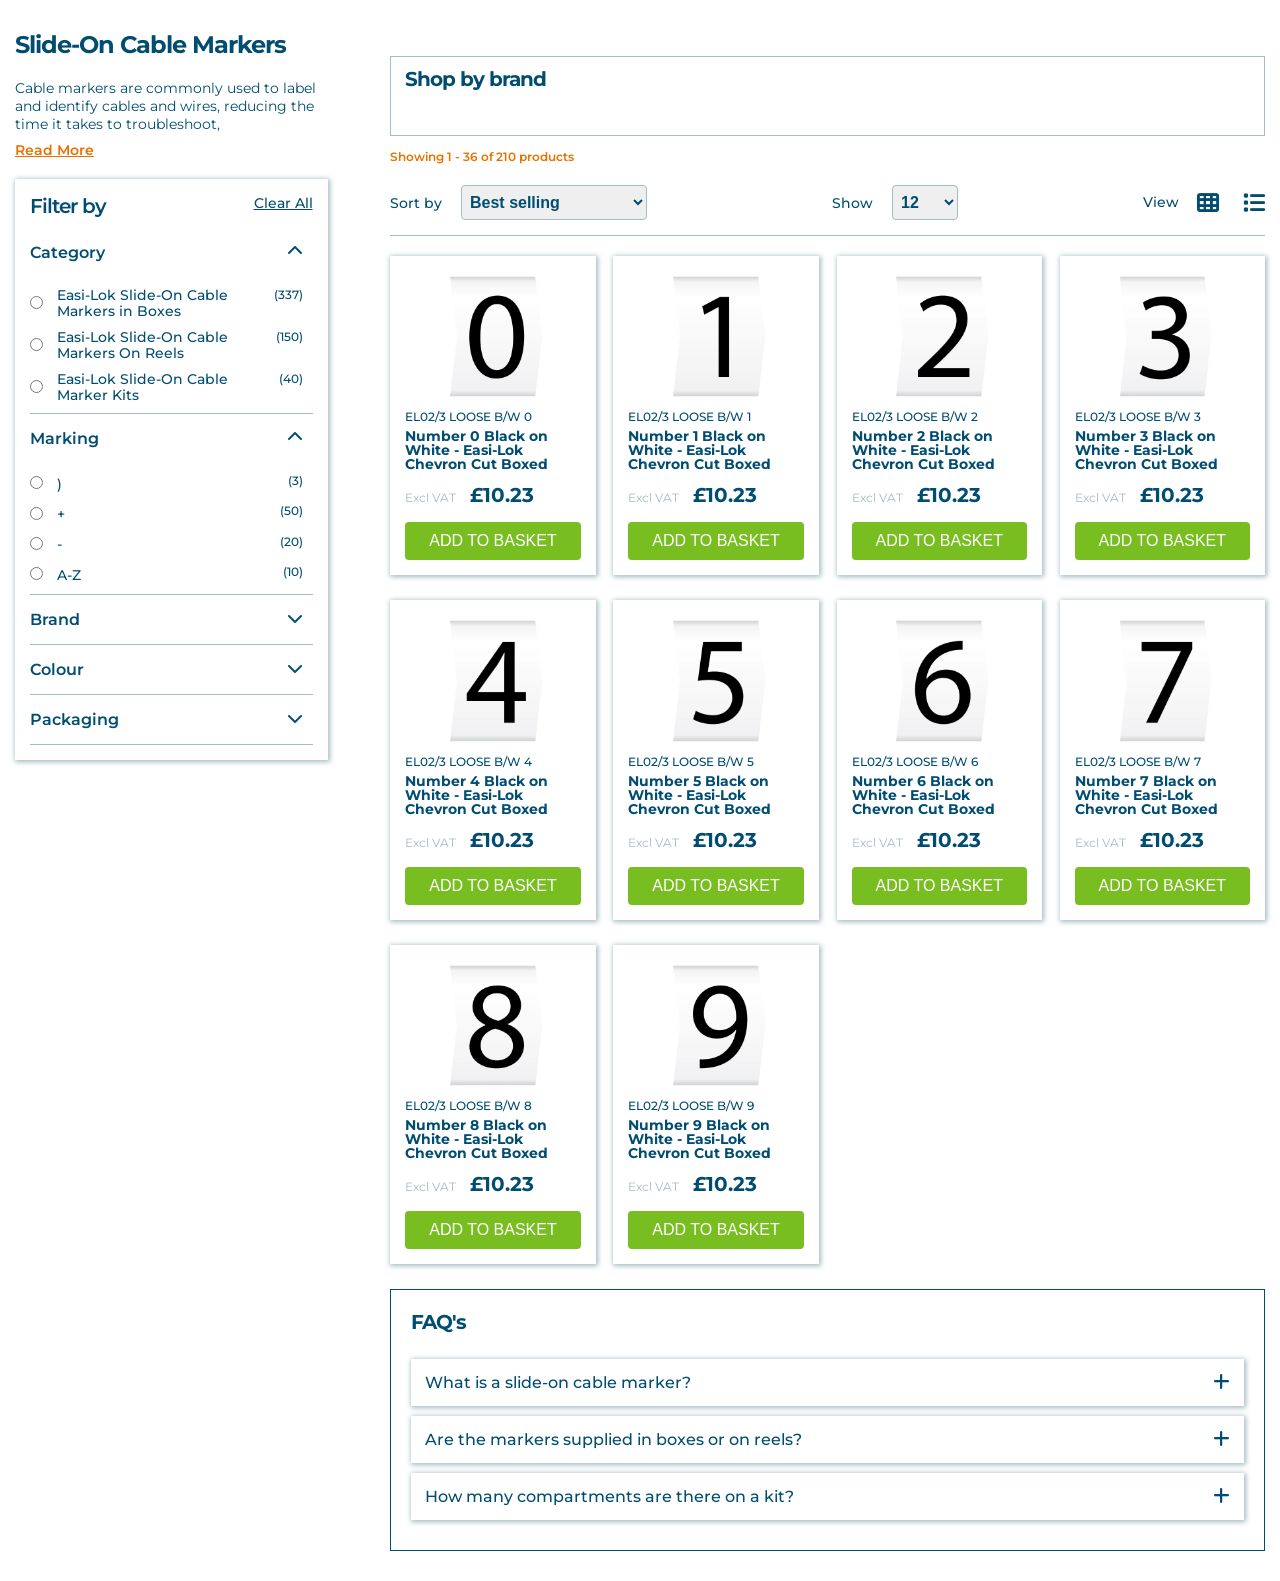
==== index.html @ e340570d "Add files via upload" ====
<!DOCTYPE html>
<html>
<head>
<meta charset="UTF-8">
<title>Category Page</title>
<meta name="viewport" content="width=device-width, initial-scale=1">
<link rel="preconnect" href="https://fonts.gstatic.com">
<link href="https://fonts.googleapis.com/css2?family=Montserrat:wght@300;400;500;600;700;800;900&display=swap" rel="stylesheet">
<link rel="stylesheet" href="https://cdnjs.cloudflare.com/ajax/libs/font-awesome/6.1.1/css/all.min.css" />
<link href="css/styles.css" rel="stylesheet">
</head>
<body>

<div class="container">
<div class="filters-mobile-container sticky">
	<div class="filter-mobile" id="mobile-filter">
		<span>Filter by <i class="fas fa-filter"></i></span>
	</div>
	
	<div class="sort-mobile" id="sort-mobile">
		<span>Sort by <i class="fas fa-sort sort-mobile-icon"></i></span>
	</div>
</div>

<div class="filter-products-container">
	<div class="filter">
	<h1>Slide-On Cable Markers</h1>
	<p>Cable markers are commonly used to label and identify cables and wires, reducing the time it takes to troubleshoot, <span class="hidden-text">repair and maintain, whilst also enhancing the safety of electrical installations. We stock a variety of sizes, colours, materials and affixing methods including slide-on, clip-on, tie-on, self-adhesive, and heat shrink, for pre or post termination applications. Materials include PVC, self-extinguishing, halogen free, polyolefin, polyester, vinyl, nylon and stainless steel.</span> <span class="read-more">Read More</span></p>
	<div class="filter-block-options">
	
		<h3>Filter by <span class="clear-all">Clear All</span></h3>
		<div class="filter-blocks-container" id="filter-section">
		<div class="filter-mobile-content">
		<div id="filter-hamburger"><i class="fas fa-times" id="close-filter"></i></div>
			<div class="filter-block">
			<span class="filter-heading">Category<i class="fas fa-chevron-up"></i></span>
			<div class="filter-content">
				<div class="filter-option">
					<div class="cat-btn"><input type="radio"></div>
					<div class="cat-title">Easi-Lok Slide-On Cable Markers in Boxes</div><span class="category-counter">(337)</span>
				</div>
				<div class="filter-option">
					<div class="cat-btn"><input type="radio"></div>
					<div class="cat-title">Easi-Lok Slide-On Cable Markers On Reels</div><span class="category-counter">(150)</span>
				</div>
				<div class="filter-option">
					<div class="cat-btn"><input type="radio"></div>
					<div class="cat-title">Easi-Lok Slide-On Cable Marker Kits</div><span class="category-counter">(40)</span>
				</div>
			</div>
			</div>
			
			<div class="filter-block">
			<span class="filter-heading">Marking<i class="fas fa-chevron-up"></i></span>
			<div class="filter-content">
				<div class="filter-option">
						<div class="cat-btn"><input type="radio"></div>
						<div class="cat-title">)</div><span class="category-counter">(3)</span>
				</div>
				<div class="filter-option">
						<div class="cat-btn"><input type="radio"></div>
						<div class="cat-title">+</div><span class="category-counter">(50)</span>
				</div>
				<div class="filter-option">
						<div class="cat-btn"><input type="radio"></div>
						<div class="cat-title">-</div><span class="category-counter">(20)</span>
				</div>
				<div class="filter-option">
						<div class="cat-btn"><input type="radio"></div>
						<div class="cat-title">A-Z</div><span class="category-counter">(10)</span>
				</div>
			</div>
			</div>

			<div class="filter-block hidden-block">
				<span class="filter-heading hidden-filter-heading">Brand<i class="fas fa-chevron-down"></i></span>
				<div class="filter-content hidden-content">
					<div class="filter-option">
						<div class="cat-btn"><input type="radio"></div>
						<div class="cat-title">Betaduct</div><span class="category-counter">(337)</span>
					</div>
					<div class="filter-option">
						<div class="cat-btn"><input type="radio"></div>
						<div class="cat-title">Brady</div><span class="category-counter">(150)</span>
					</div>
					<div class="filter-option">
						<div class="cat-btn"><input type="radio"></div>
						<div class="cat-title">TruHD</div><span class="category-counter">(40)</span>
					</div>
				</div>
			</div>
			
			<div class="filter-block hidden-block">
			<span class="filter-heading hidden-filter-heading">Colour<i class="fas fa-chevron-down"></i></span>
			<div class="filter-content hidden-content">
				<div class="filter-option">
						<div class="cat-btn"><input type="radio"></div>
						<div class="cat-title">Black on White</div><span class="category-counter">(120)</span>
				</div>
			</div>
			</div>
			
			<div class="filter-block hidden-block">
			<span class="filter-heading hidden-filter-heading">Packaging<i class="fas fa-chevron-down"></i></span>
			<div class="filter-content hidden-content">
				<div class="filter-option">
						<div class="cat-btn"><input type="radio"></div>
						<div class="cat-title">Box</div><span class="category-counter">(124)</span>
				</div>			
			</div>
			</div>
				<div class="close-filters-btn">
					<span>CLOSE</span>
				</div>
		</div>
	</div>
	</div>
	<!-- FILTER END -->
	</div>
	
	<div class="category-products">
	<div class="banner-container">
		<img src="https://www.fscables.com/sites/admin/plugins/elfinder/files/fscables/images/tru-home-banner.png" alt="">
	</div>
	<div class="shop-by-brand">
		<h2>Shop by brand</h2>
		<ul class="brand-logos">
			<li><img src="https://www.cablecraft.co.uk/media/wysiwyg/betaduct_logo.png" alt=""></li>
			<li><img src="https://www.cablecraft.co.uk/media/wysiwyg/brady_logo.png" alt=""></li>
			<li><img src="https://www.cablecraft.co.uk/media/wysiwyg/tru-hd.jpg" alt=""></li>
		</ul>
	</div>
	<span class="product-showing">Showing 1 - 36 of 210 products</span>
	<div class="sort-filters">
		<span class="sort-title">Sort by
			<select>
				<option>Best selling</option>
				<option>Price low - high</option>
				<option>Product name A-Z</option>
			</select>
		</span>
		<span class="sort-title">Show
			<select>
				<option>12</option>
				<option>24</option>
				<option>36</option>
			</select>
		</span>
		<span class="sort-title">View <i class="fas fa-th"></i> <i class="fas fa-list"></i></span>
	</div>
	
	<div class="products-container">
	   <!-- PRODUCTS CONTAINER END -->
	</div>
	<div class="faq">
		<h2>FAQ's</h2>
		<ul>
			<li>What is a slide-on cable marker?  <i class="fa-solid fa-plus"></i></li>
			<li>Are the markers supplied in boxes or on reels?  <i class="fa-solid fa-plus"></i></li>
			<li>How many compartments are there on a kit?  <i class="fa-solid fa-plus"></i></li>
		</ul>
	</div>
	</div>
</div>
<!-- CONTAINER END -->
</div>

<div id="back-to-top">
	<i class="fas fa-chevron-circle-up"></i>
</div>
<script src="js/scripts.js"></script>
</body>
</html>
---- css/styles.css ----
html {
	scroll-behavior: smooth;
}
:root {
    --primary-orange: #e87200;
    --primary-blue: #004d71;
}
* {
	margin: 0;
	padding: 0;
}
body {
	font-family: 'Montserrat', sans-serif;
	color: #004d71;
}
ul {
    list-style: none;
}
p {
    font-size: 14px;
    line-height: 18px;
    padding-bottom: 12px;
}
.hidden-text {
    display: none;
}
.show-hidden-text {
    display: block;
}
.read-more {
    display: block;
    color: var(--primary-orange);
    font-weight: 600;
    cursor: pointer;
    padding: 8px 0;
    text-decoration: underline;
}
img {
	width: 100%;
}
.container {
	max-width: 1250px;
	margin: 30px auto;
}
.filter-products-container {
    display: flex;
    flex-wrap: wrap;
}
.filter {
    width: 25%;
}
.filter-block-options {
    padding: 15px;
    box-shadow: 1px 1px 5px 1px #a4bcc2;
}
.filter-block:first-child {
    border-top: 1px solid #a4bcc2;
}
.filter-block {
    border-bottom: 1px solid #a4bcc2;
}
.category-products {
    width: 70%;
    margin-left: 5%;
}
h1 {
    font-size: 24px;
    letter-spacing: -1px;
    padding-bottom: 20px;
}
h2 {
    font-size: 20px;
    padding-bottom: 15px;
    letter-spacing: -1px;
}
h3 {
    font-size: 20px;
    padding-bottom: 10px;
    letter-spacing: -1px;
	font-weight: 600;
}
.clear-all {
    font-size: 14px;
    font-weight: 500;
    letter-spacing: 0;
    float: right;
    text-decoration: underline;
}
.filter-heading {
    font-weight: 600;
    display: block;
    padding: 15px 0;
    position: relative;
}
.hidden-filter-heading {
    cursor: pointer;
}
.fa-chevron-down,
.fa-chevron-up {
    position: absolute;
    right: 10px;
}
.filter-option {
    position: relative;
    margin: 10px 0;
}
.category-counter {
    position: absolute;
    right: 10px;
    font-size: 12px;
    font-weight: 500;
}
.products-container {
    display: flex;
    flex-wrap: wrap;
    margin: 20px 0 0 -2%;
}
.product-block {
    width: 23%;
    margin-left: 2%;
	margin-bottom: 25px;
    box-shadow: 1px 1px 5px 1px #a4bcc2;
}
.product-block-content {
    padding: 15px;
}
.category-products p {
    border-bottom: 3px solid var(--primary-blue);
    padding-bottom: 7px;
    font-size: 14px;
    line-height: 20px;
}
.cat-btn,
.cat-title {
    display: inline-block;
	vertical-align: middle;
}
.cat-title {
    width: 75%;
    font-size: 14px;
    margin-left: 10px;
    line-height: 16px;
	font-size: 14px;
    font-weight: 500;
}
.product-image {
    text-align: center;
}
.product-image img {
    width: 75%;
}
.sku {
    font-size: 12px;
    font-weight: 500;
}
.product-block-content h4 {
    padding: 4px 0 12px 0;
    font-weight: 700;
    line-height: 14px;
    font-size: 14px;
}
.ex-vat {
    font-size: 12px;
    color: #a4bcc2;
}
.price {
    font-weight: 700;
    font-size: 20px;
    padding-left: 10px;
}
.basket-btn {
    margin-top: 15px;
    padding: 10px;
    width: 100%;
    border: none;
    outline: none;
    background: #78BE20;
    color: #fff;
    font-size: 16px;
    border-radius: 4px;
}
.sort-filters {
    margin: 20px 0;
    padding: 0 0 15px 0;
    border-bottom: 1px solid #a4bcc2;
    display: flex;
    justify-content: space-between;
    align-items: center;
}
.banner-container {
    margin-bottom: 7px;
}
.products-showing-counter-container {
    margin-bottom: 30px;
}
.product-showing {
    font-size: 12px;
    font-weight: 600;
    color: #e87200;
}
.sort-title {
    font-size: 14px;
    font-weight: 500;
}
.sort-title select {
    margin-left: 15px;
    font-size: 16px;
    font-weight: 600;
    color: var(--primary-blue);
    padding: 7px 22px 7px 4px;
    border: 1px solid #a4bcc2;
    border-radius: 4px;
}
.fa-th, .fa-list {
    font-size: 22px;
    vertical-align: middle;
}
.fa-th {
    margin-left: 14px;
}
.fa-list {
    margin-left: 20px;
}
.hidden-content {
	height: 0;
	overflow: hidden;
}
.show {
	height: 100%;
}
.rotate-chevron {
	transition: ease 0.4s;
	transform: rotate(180deg);
}
#back-to-top {
    position: fixed;
    bottom: 5%;
    color: var(--primary-orange);
    right: 40px;
    font-size: 68px;
    display: none;
    cursor: pointer;
    z-index: 99999;
}
.filters-mobile-container,
#filter-hamburger {
    display: none;
}
#sortby_mobile,
.close-filters-btn {
	display: none;	
}
/*-- BRAND LOGOS --*/
.shop-by-brand {
    border: 1px solid #a4bcc2;
    padding: 10px 14px;
    margin-bottom: 10px;
}
.brand-logos {
    display: flex;
    margin: 0 0 0 -4%;
}
.brand-logos li {
    width: 10%;
    margin-left: 4%;
}
/*-- FAQ --*/
.faq {
    padding: 20px;
    /* background: rgba(164, 188, 194, 0.4); */
    border: 1px solid var(--primary-blue);
}
.faq li {
    box-shadow: 1px 1px 5px 1px #a4bcc2;
    padding: 14px;
    margin: 10px 0;
    position: relative;
    background-color: #fff;
    font-weight: 500;
}
.fa-plus {
    position: absolute;
    right: 14px;
    top: 14px;
    font-size: 18px;
}
@media (max-width: 660px) { 
.container {
    margin: 0;
}
.filter-block-options {
    background: none;
    padding: 0;
}
.filters-mobile-container {
    display: flex;
    flex-wrap: wrap;
	border-bottom: 1px solid var(--primary-blue);
    color: #004d71;
    background: #eee;
}
.brand-logos li {
    width: 28%;
}
.filter-mobile {
    border-right: 1px solid var(--primary-blue);
}
.filter-mobile, 
.sort-mobile {
    width: 49.87%;
    text-align: center;
    padding: 12px 0;
}
.fa-filter, .sort-mobile-icon {
    padding-left: 10px;
    font-size: 16px;
    vertical-align: middle;
}
.filter-products-container {
    display: flex;
    flex-wrap: wrap;
    padding: 15px;
}
.filter,
.product-block {
    width: 100%;
}
h3,
.sort-filters {
    display: none;
}
.category-products {
    width: 100%;
}
h1 {
    font-size: 18px;
	margin-top: 40px;
}
.products-showing-counter-container {
    margin: 15px 0 30px 0;
}
.product-block,
.products-container,
.category-products {
    margin-left: 0;
}
.sticky {
  position: fixed;
  top: 0;
  width: 100%;
}
.filter-blocks-container {
    position: fixed;
	width: 98%;
    height: 100%;
    background: #fff;
    overflow: auto;
    top: 0;
	left: -100%;
}
.filter-show-mobile {
	transition: ease 0.4s;
	left: 0;
}
.filter-hide-mobile {
	transition: ease 0.4s;
	left: -100%;
}
.filter-mobile-content {
	padding: 20px;
	margin-top: 60px;
}
#filter-hamburger {
    position: absolute;
    right: 20px;
    font-size: 30px;
    top: 15px;
    display: block;
}
.fa-times {
    font-size: 40px;
}
#back-to-top {
    bottom: 3%;
    right: 10px;
    font-size: 60px;
}
.filter-block-options {
    border-right: none;
    padding-bottom: 0;
}
.close-filters-btn {
    width: 75%;
    margin: 40px auto 0 auto;
    background: #a4bcc2;
    text-align: center;
    padding: 14px;
    color: #fff;
    font-size: 18px;
    border-radius: 5px;
	display: block;
}
}
@media (max-width: 812px) and (orientation: landscape) { 
.container {
    margin: 0;
	padding: 0 !important;
}
.filter-block-options {
    background: none;
}
.filters-mobile-container {
    display: flex;
    flex-wrap: wrap;
	border-bottom: 1px solid var(--primary-blue);
    color: #004d71;
    background: #eee;
}
.filter-mobile {
    border-right: 1px solid var(--primary-blue);
}
.filter-mobile, 
.sort-mobile {
    width: 49.87%;
    text-align: center;
    padding: 12px 0;
}
.fa-filter, .sort-mobile-icon {
    padding-left: 10px;
    font-size: 16px;
    vertical-align: middle;
}
.filter-products-container {
    display: flex;
    flex-wrap: wrap;
    padding: 15px;
}
.filter,
.category-products {
    width: 100% !important;
}
h3,
.sort-filters {
    display: none;
}
h1 {
    font-size: 18px;
	margin-top: 40px;
}
.products-showing-counter-container {
    margin: 15px 0 30px 0;
}
.category-products {
    margin-left: 0 !important;
}
.sticky {
  position: fixed;
  top: 0;
  width: 100%;
}
.products-container {
	margin-left: -2%;
}
.product-block {
    width: 23%;
	margin-left: 2%;
}
.filter-blocks-container {
    position: fixed;
	width: 85%;
    height: 100%;
    background: #fff;
    overflow: auto;
    top: 0;
	left: -100%;
}
.filter-show-mobile {
	transition: ease 0.4s;
	left: 0;
}
.filter-hide-mobile {
	transition: ease 0.4s;
	left: -100%;
}
.filter-mobile-content {
	padding: 20px;
	margin-top: 60px;
}
#filter-hamburger {
    position: absolute;
    right: 20px;
    font-size: 30px;
    top: 15px;
    display: block;
}
.fa-times {
    font-size: 40px;
}
#back-to-top {
    bottom: 3%;
    right: 10px;
    font-size: 60px;
}
.filter-block-options {
    border-right: none;
    padding-bottom: 0;
}
.close-filters-btn {
    width: 75%;
    margin: 40px auto 0 auto;
    background: #a4bcc2;
    text-align: center;
    padding: 14px;
    color: #fff;
    font-size: 18px;
    border-radius: 5px;
	display: block;
}
}
@media (min-width: 768px) and (max-width: 1024px) and (orientation: portrait) {
.products-container {
	margin-left: -2%;	
}
.product-block {
    width: 31.33%;
    margin-left: 2%;
}
}
@media (min-width: 768px) and (max-width: 1024px) and (orientation: landscape) {
.container {
	padding: 20px;
}
.filter {
    width: 30%;
}
.category-products {
    width: 65%;
    margin-left: 5%;
}
.product-block {
    width: 31.33%;
}
}
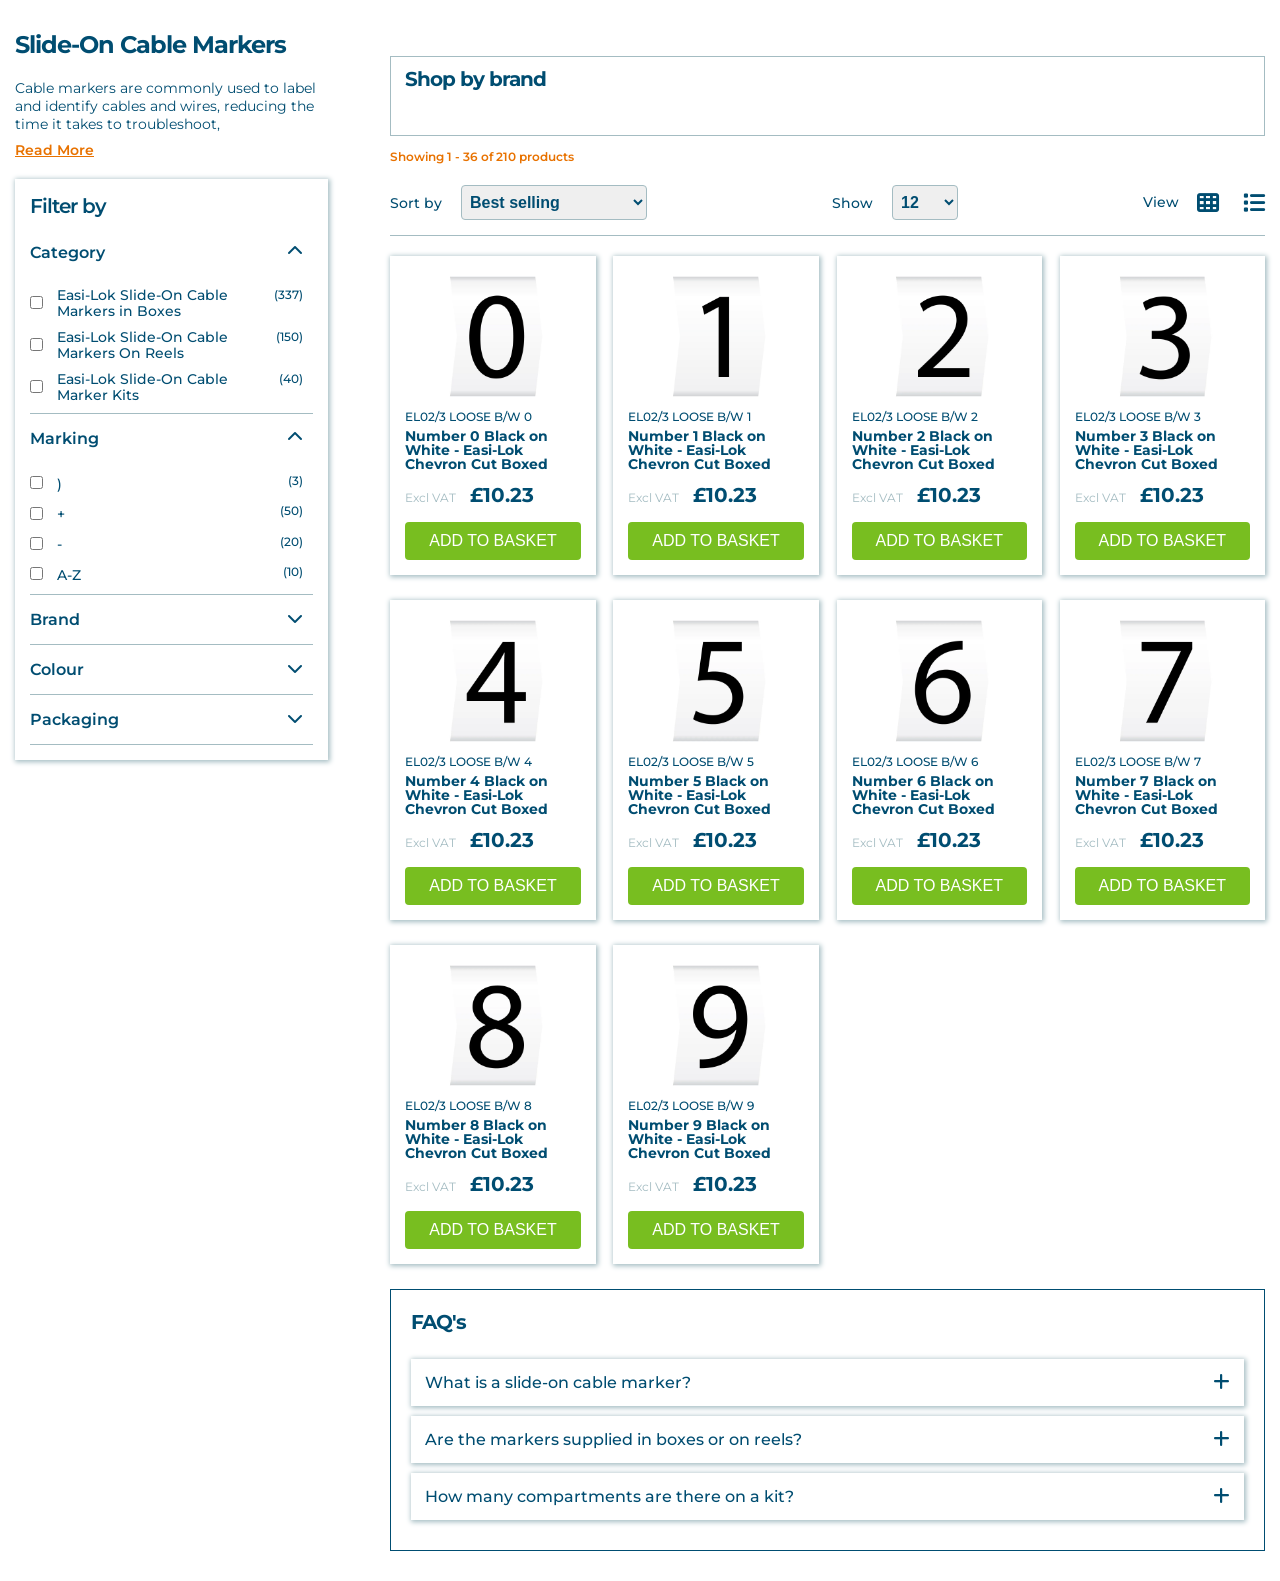
==== commit 60f8a9e5: "Add files via upload" ====
--- a/index.html
+++ b/index.html
@@ -36,15 +36,15 @@
 			<span class="filter-heading">Category<i class="fas fa-chevron-up"></i></span>
 			<div class="filter-content">
 				<div class="filter-option">
-					<div class="cat-btn"><input type="radio"></div>
+					<div class="cat-btn"><input type="checkbox"></div>
 					<div class="cat-title">Easi-Lok Slide-On Cable Markers in Boxes</div><span class="category-counter">(337)</span>
 				</div>
 				<div class="filter-option">
-					<div class="cat-btn"><input type="radio"></div>
+					<div class="cat-btn"><input type="checkbox"></div>
 					<div class="cat-title">Easi-Lok Slide-On Cable Markers On Reels</div><span class="category-counter">(150)</span>
 				</div>
 				<div class="filter-option">
-					<div class="cat-btn"><input type="radio"></div>
+					<div class="cat-btn"><input type="checkbox"></div>
 					<div class="cat-title">Easi-Lok Slide-On Cable Marker Kits</div><span class="category-counter">(40)</span>
 				</div>
 			</div>
@@ -54,19 +54,19 @@
 			<span class="filter-heading">Marking<i class="fas fa-chevron-up"></i></span>
 			<div class="filter-content">
 				<div class="filter-option">
-						<div class="cat-btn"><input type="radio"></div>
+						<div class="cat-btn"><input type="checkbox"></div>
 						<div class="cat-title">)</div><span class="category-counter">(3)</span>
 				</div>
 				<div class="filter-option">
-						<div class="cat-btn"><input type="radio"></div>
+						<div class="cat-btn"><input type="checkbox"></div>
 						<div class="cat-title">+</div><span class="category-counter">(50)</span>
 				</div>
 				<div class="filter-option">
-						<div class="cat-btn"><input type="radio"></div>
+						<div class="cat-btn"><input type="checkbox"></div>
 						<div class="cat-title">-</div><span class="category-counter">(20)</span>
 				</div>
 				<div class="filter-option">
-						<div class="cat-btn"><input type="radio"></div>
+						<div class="cat-btn"><input type="checkbox"></div>
 						<div class="cat-title">A-Z</div><span class="category-counter">(10)</span>
 				</div>
 			</div>
@@ -76,15 +76,15 @@
 				<span class="filter-heading hidden-filter-heading">Brand<i class="fas fa-chevron-down"></i></span>
 				<div class="filter-content hidden-content">
 					<div class="filter-option">
-						<div class="cat-btn"><input type="radio"></div>
+						<div class="cat-btn"><input type="checkbox"></div>
 						<div class="cat-title">Betaduct</div><span class="category-counter">(337)</span>
 					</div>
 					<div class="filter-option">
-						<div class="cat-btn"><input type="radio"></div>
+						<div class="cat-btn"><input type="checkbox"></div>
 						<div class="cat-title">Brady</div><span class="category-counter">(150)</span>
 					</div>
 					<div class="filter-option">
-						<div class="cat-btn"><input type="radio"></div>
+						<div class="cat-btn"><input type="checkbox"></div>
 						<div class="cat-title">TruHD</div><span class="category-counter">(40)</span>
 					</div>
 				</div>
@@ -94,7 +94,7 @@
 			<span class="filter-heading hidden-filter-heading">Colour<i class="fas fa-chevron-down"></i></span>
 			<div class="filter-content hidden-content">
 				<div class="filter-option">
-						<div class="cat-btn"><input type="radio"></div>
+						<div class="cat-btn"><input type="checkbox"></div>
 						<div class="cat-title">Black on White</div><span class="category-counter">(120)</span>
 				</div>
 			</div>
@@ -104,7 +104,7 @@
 			<span class="filter-heading hidden-filter-heading">Packaging<i class="fas fa-chevron-down"></i></span>
 			<div class="filter-content hidden-content">
 				<div class="filter-option">
-						<div class="cat-btn"><input type="radio"></div>
+						<div class="cat-btn"><input type="checkbox"></div>
 						<div class="cat-title">Box</div><span class="category-counter">(124)</span>
 				</div>			
 			</div>
--- a/css/styles.css
+++ b/css/styles.css
@@ -31,7 +31,6 @@
     display: block;
     color: var(--primary-orange);
     font-weight: 600;
-    cursor: pointer;
     padding: 8px 0;
     text-decoration: underline;
 }
@@ -84,7 +83,11 @@
     font-weight: 500;
     letter-spacing: 0;
     float: right;
+    display: none;
     text-decoration: underline;
+}
+.show-clear {
+    display: block;
 }
 .filter-heading {
     font-weight: 600;
@@ -92,7 +95,11 @@
     padding: 15px 0;
     position: relative;
 }
-.hidden-filter-heading {
+.hidden-filter-heading,
+input[type="checkbox"],
+#back-to-top,
+.read-more,
+.clear-all {
     cursor: pointer;
 }
 .fa-chevron-down,
@@ -239,7 +246,6 @@
     right: 40px;
     font-size: 68px;
     display: none;
-    cursor: pointer;
     z-index: 99999;
 }
 .filters-mobile-container,
@@ -283,6 +289,11 @@
     right: 14px;
     top: 14px;
     font-size: 18px;
+}
+.filter-scroll {
+    position: sticky;
+    top: 2.5%;
+    z-index: 100;
 }
 @media (max-width: 660px) { 
 .container {
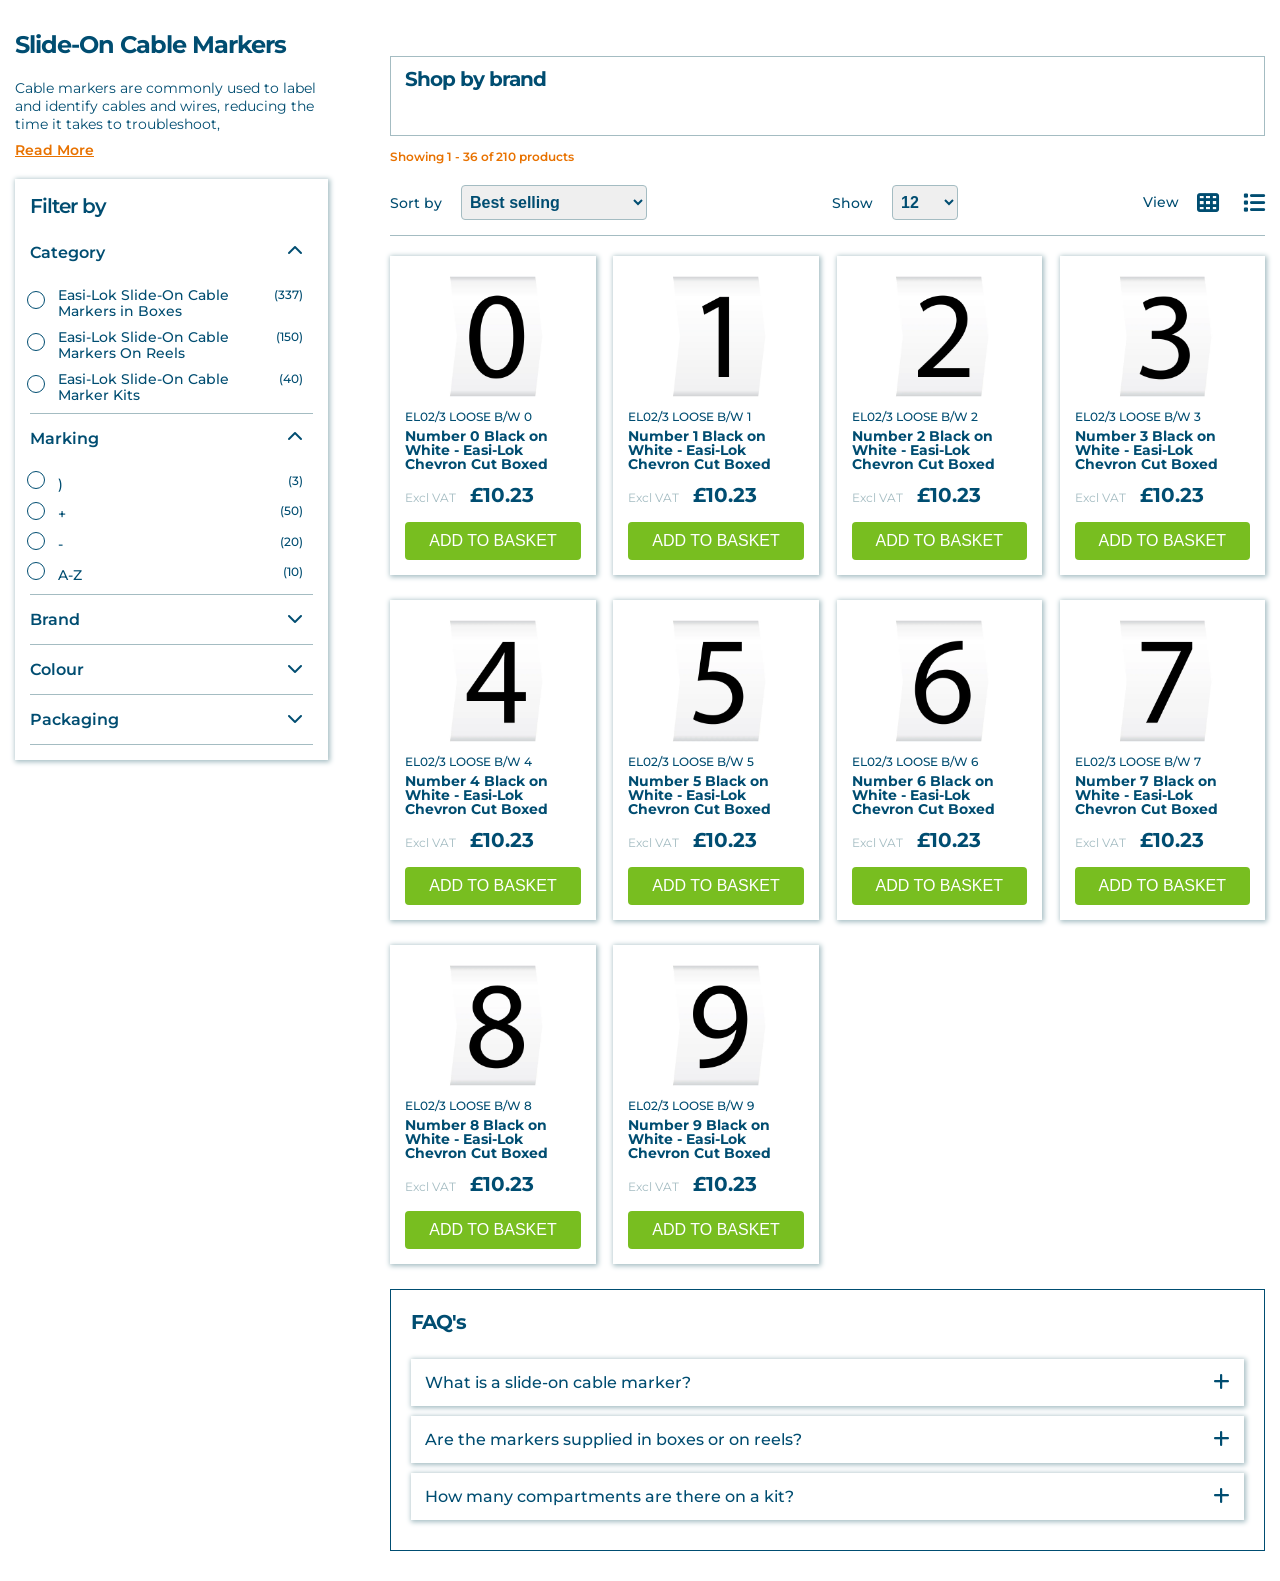
==== commit b41aa160: "Add files via upload" ====
--- a/index.html
+++ b/index.html
@@ -36,7 +36,9 @@
 			<span class="filter-heading">Category<i class="fas fa-chevron-up"></i></span>
 			<div class="filter-content">
 				<div class="filter-option">
-					<div class="cat-btn"><input type="checkbox"></div>
+					<div class="cat-btn">
+						<input type="checkbox">
+					</div>
 					<div class="cat-title">Easi-Lok Slide-On Cable Markers in Boxes</div><span class="category-counter">(337)</span>
 				</div>
 				<div class="filter-option">
--- a/css/styles.css
+++ b/css/styles.css
@@ -95,6 +95,35 @@
     padding: 15px 0;
     position: relative;
 }
+.cat-btn {
+    position: relative;
+}
+input[type="checkbox"] {
+    height: 0;
+    width: 0;
+}
+input[type="checkbox"]::before {
+    position: absolute;
+    content: '';
+    top: -3px;
+    left: -3px;
+    height: 16px;
+    width: 16px;
+    border-radius: 50px;
+    border: 1px solid var(--primary-blue);
+}
+input[type="checkbox"]:after {
+    position: absolute;
+    content: '';
+    top: 0;
+    left: 0;
+    height: 12px;
+    width: 12px;
+    border-radius: 50px;
+}
+input[type="checkbox"]:checked:after {
+    background: var(--primary-orange);
+}
 .hidden-filter-heading,
 input[type="checkbox"],
 #back-to-top,
@@ -145,7 +174,7 @@
 .cat-title {
     width: 75%;
     font-size: 14px;
-    margin-left: 10px;
+    margin-left: 24px;
     line-height: 16px;
 	font-size: 14px;
     font-weight: 500;
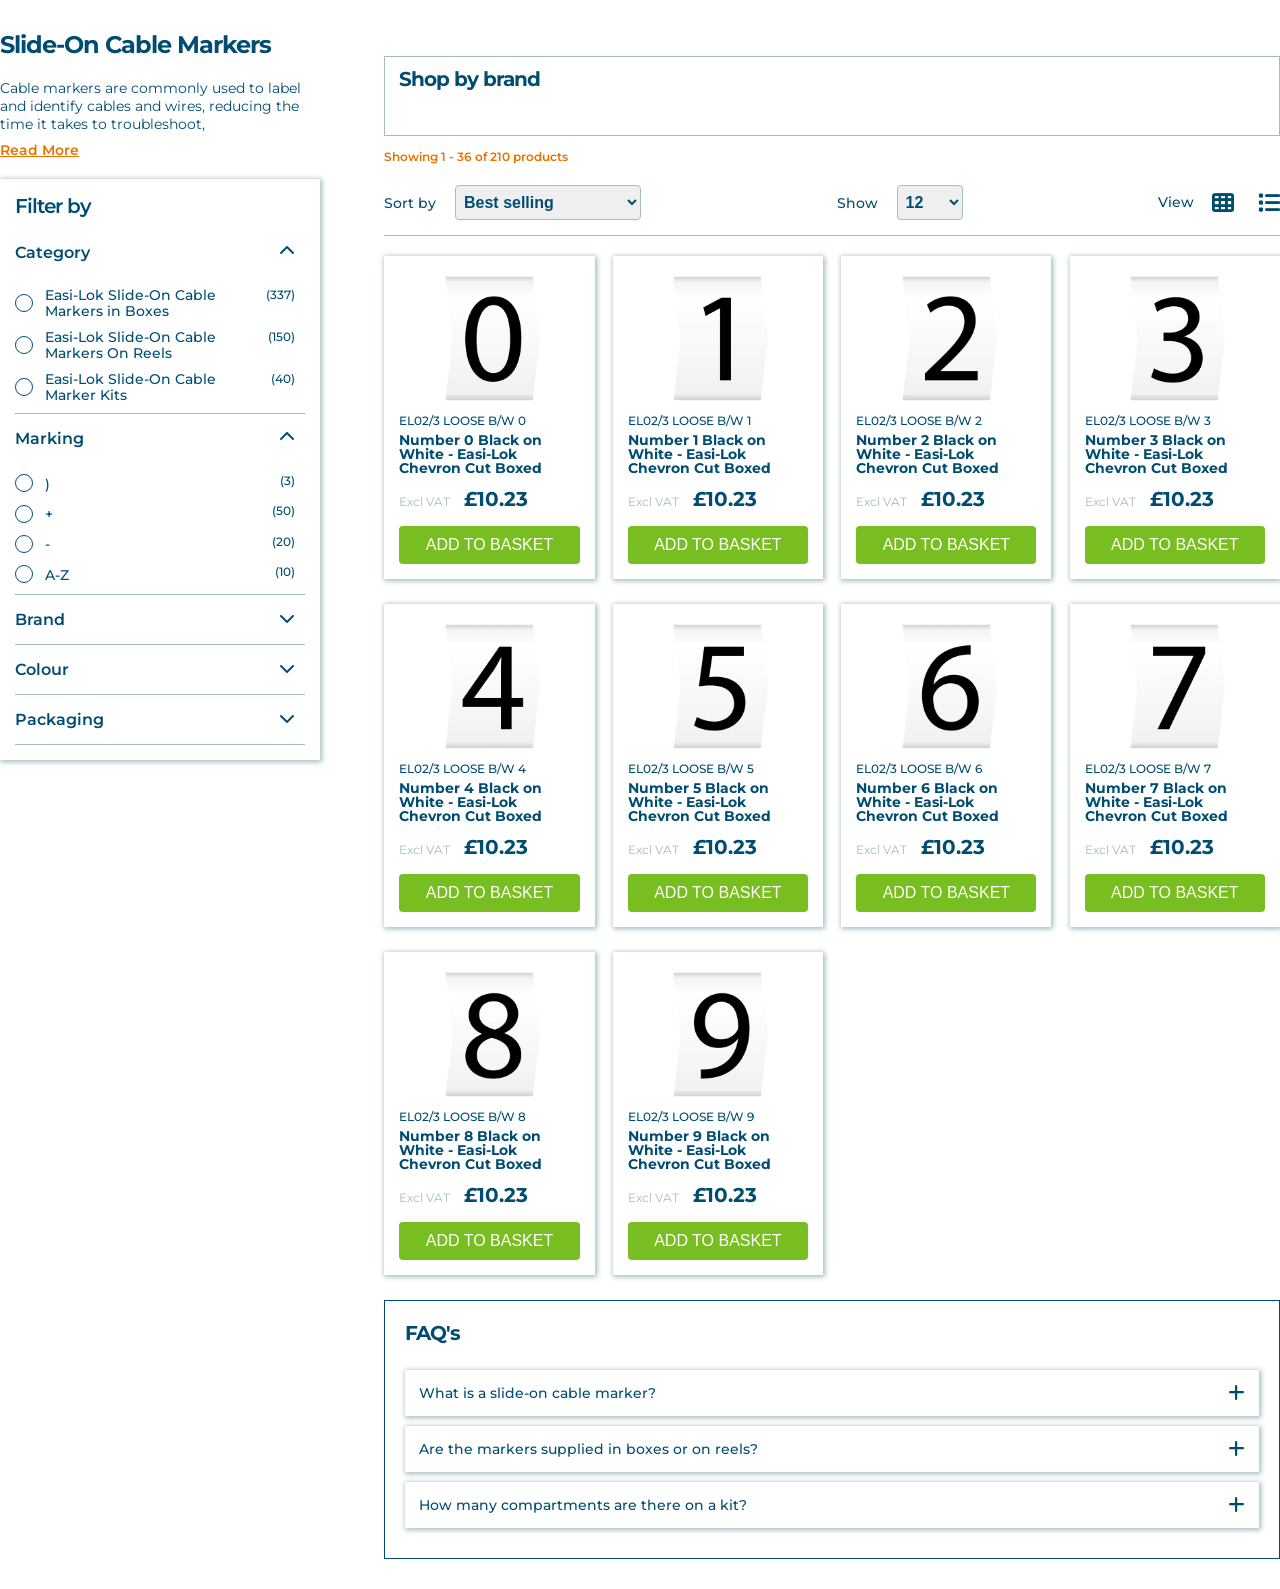
==== commit f6fb1f54: "Add files via upload" ====
--- a/index.html
+++ b/index.html
@@ -157,9 +157,9 @@
 	<div class="faq">
 		<h2>FAQ's</h2>
 		<ul>
-			<li>What is a slide-on cable marker?  <i class="fa-solid fa-plus"></i></li>
-			<li>Are the markers supplied in boxes or on reels?  <i class="fa-solid fa-plus"></i></li>
-			<li>How many compartments are there on a kit?  <i class="fa-solid fa-plus"></i></li>
+			<li><div class="faq-question">What is a slide-on cable marker?</div>  <i class="fa-solid fa-plus"></i></li>
+			<li><div class="faq-question">Are the markers supplied in boxes or on reels?</div>  <i class="fa-solid fa-plus"></i></li>
+			<li><div class="faq-question">How many compartments are there on a kit?</div>  <i class="fa-solid fa-plus"></i></li>
 		</ul>
 	</div>
 	</div>
@@ -172,4 +172,4 @@
 </div>
 <script src="js/scripts.js"></script>
 </body>
-</html>
+</html>
--- a/css/styles.css
+++ b/css/styles.css
@@ -38,7 +38,7 @@
 	width: 100%;
 }
 .container {
-	max-width: 1250px;
+	max-width: 1280px;
 	margin: 30px auto;
 }
 .filter-products-container {
@@ -105,8 +105,8 @@
 input[type="checkbox"]::before {
     position: absolute;
     content: '';
-    top: -3px;
-    left: -3px;
+    top: 0;
+    left: 0;
     height: 16px;
     width: 16px;
     border-radius: 50px;
@@ -115,8 +115,8 @@
 input[type="checkbox"]:after {
     position: absolute;
     content: '';
-    top: 0;
-    left: 0;
+    top: 3px;
+    left: 3px;
     height: 12px;
     width: 12px;
     border-radius: 50px;
@@ -174,7 +174,7 @@
 .cat-title {
     width: 75%;
     font-size: 14px;
-    margin-left: 24px;
+    margin-left: 26px;
     line-height: 16px;
 	font-size: 14px;
     font-weight: 500;
@@ -313,6 +313,10 @@
     background-color: #fff;
     font-weight: 500;
 }
+.faq-question {
+    width: 90%;
+    font-size: 14px;
+}
 .fa-plus {
     position: absolute;
     right: 14px;
